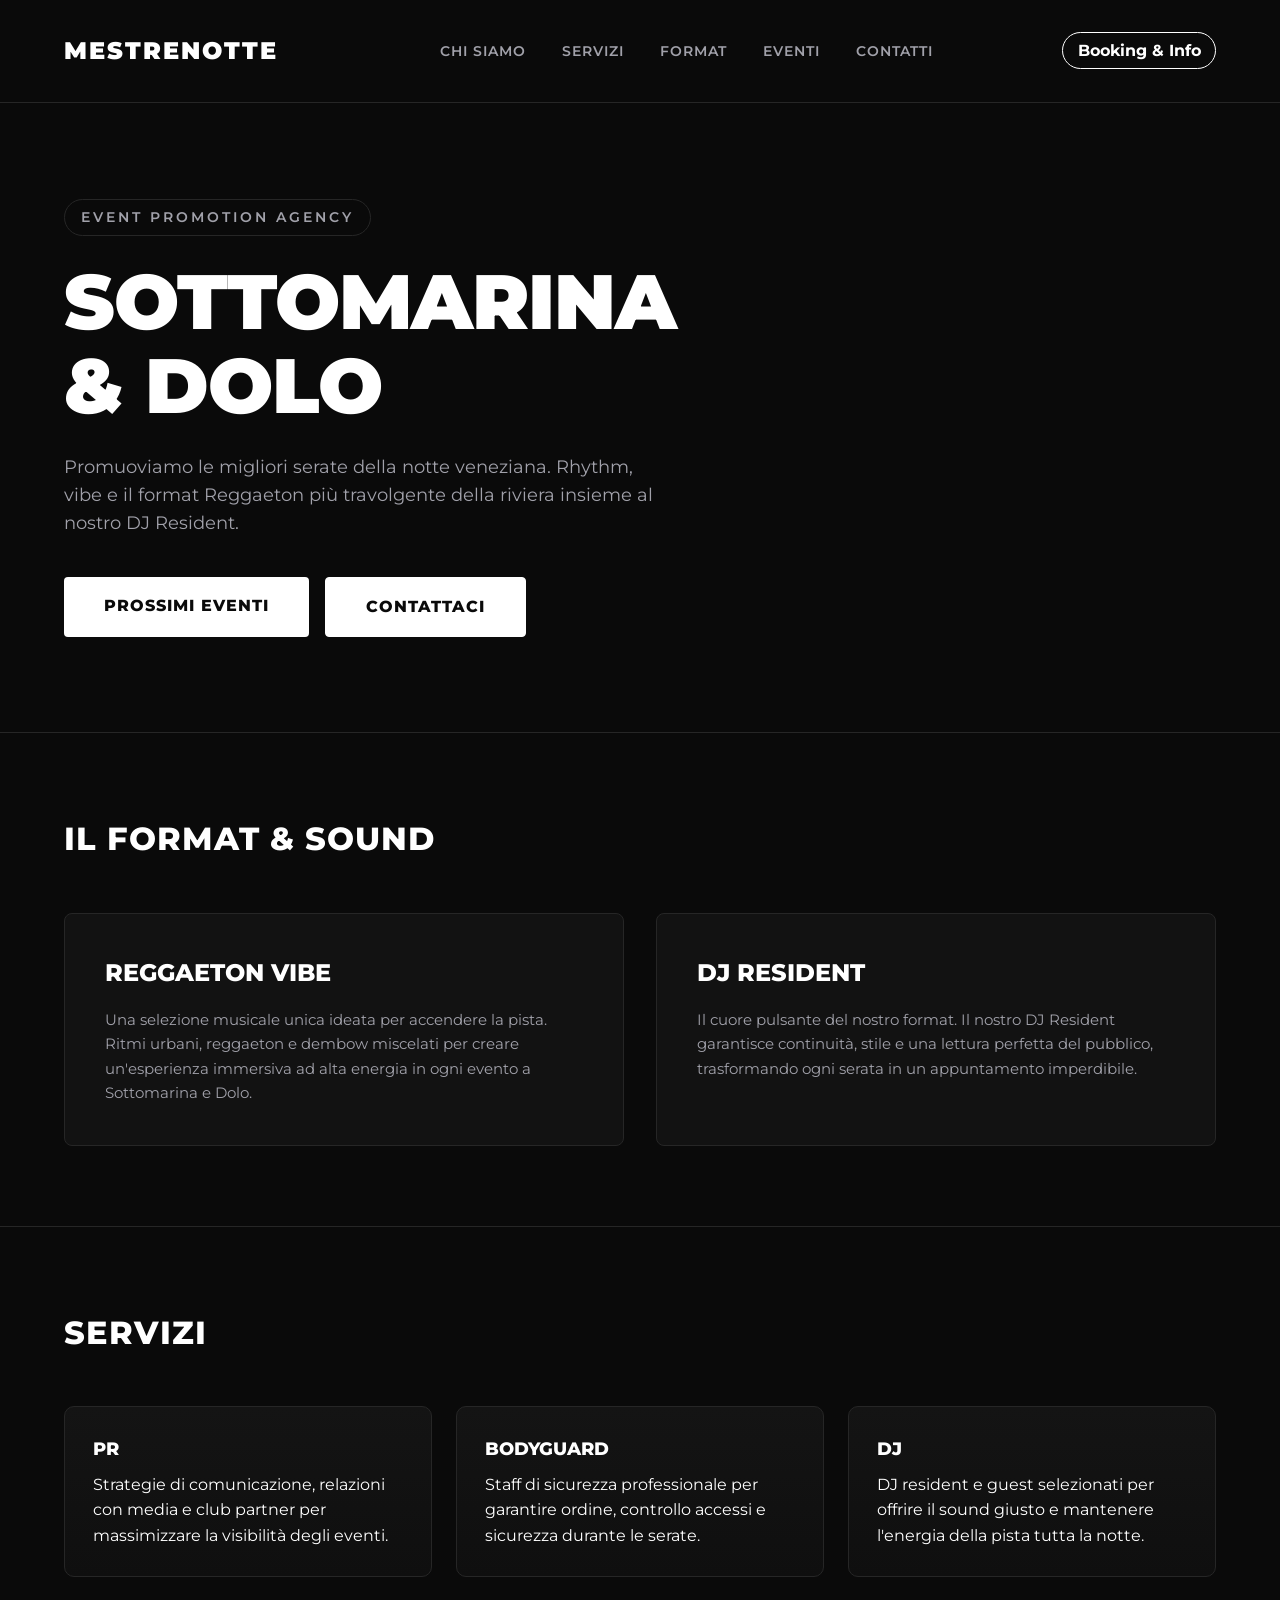
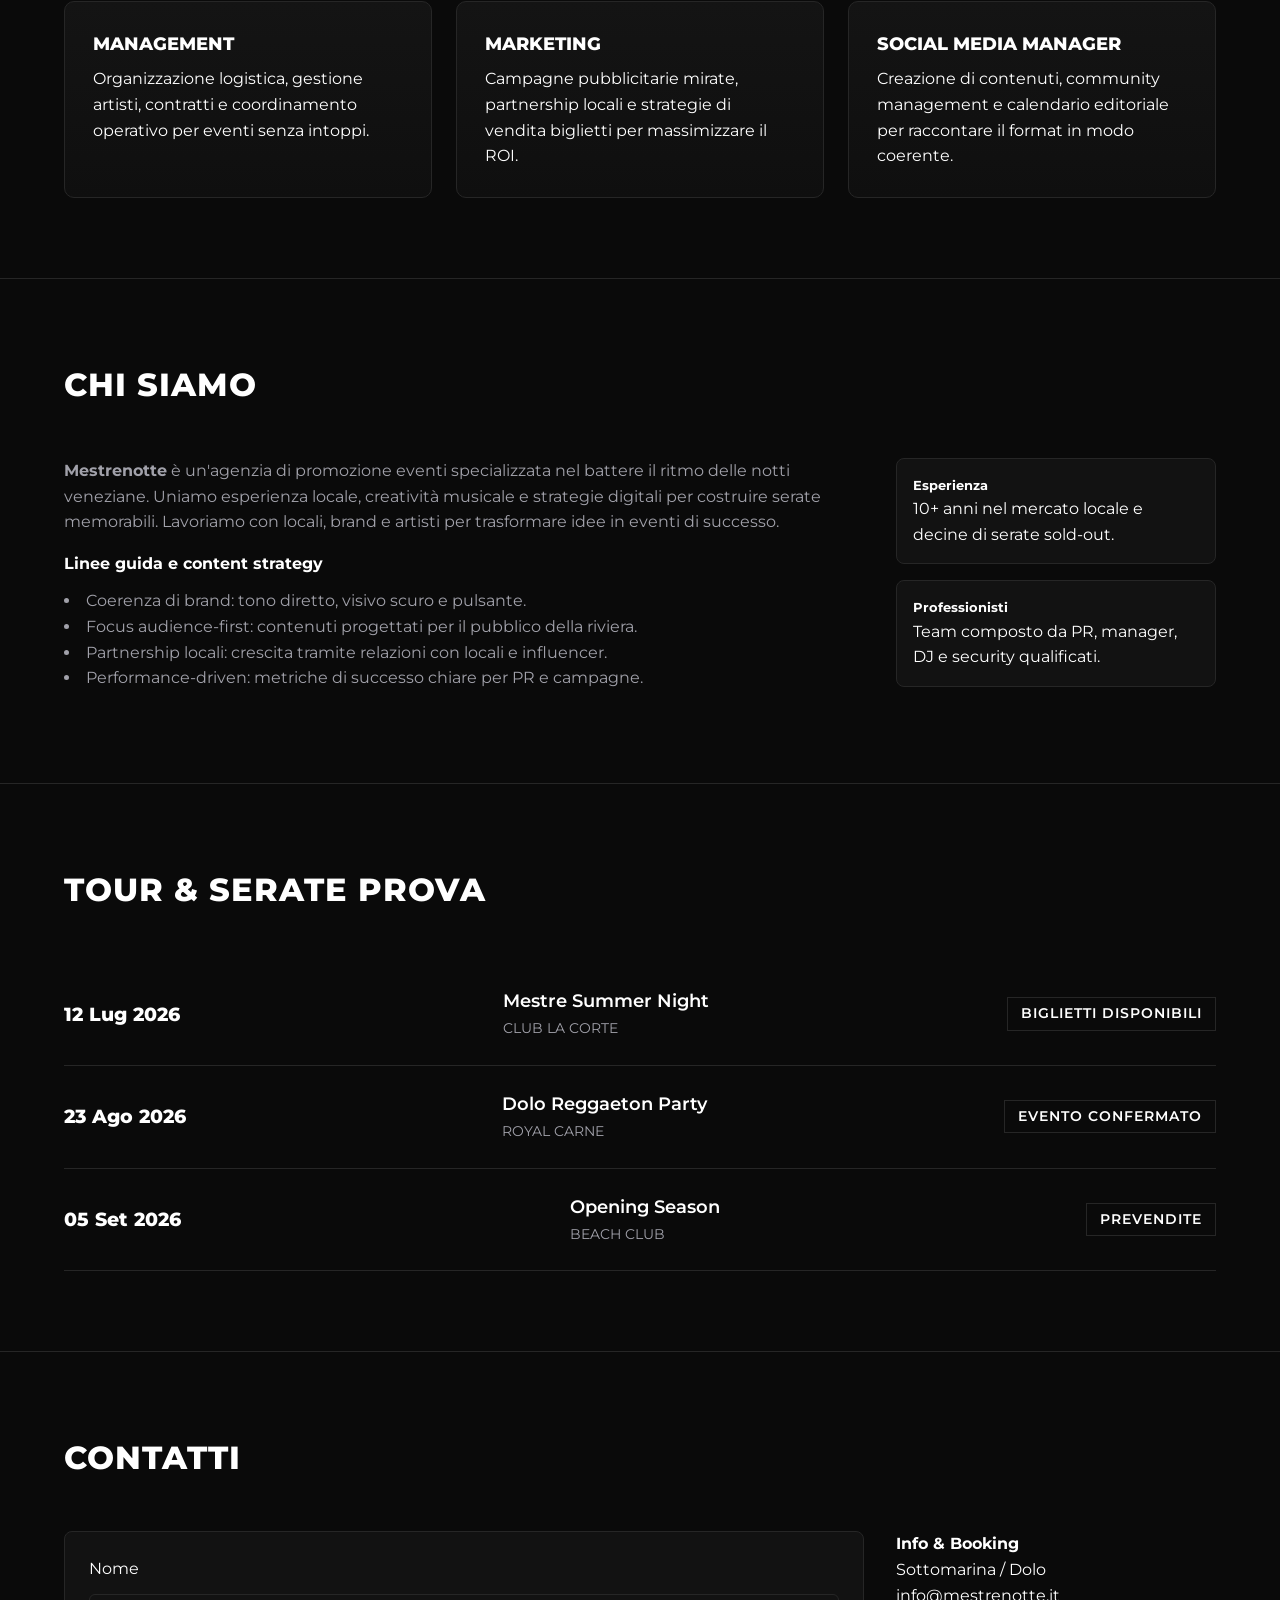
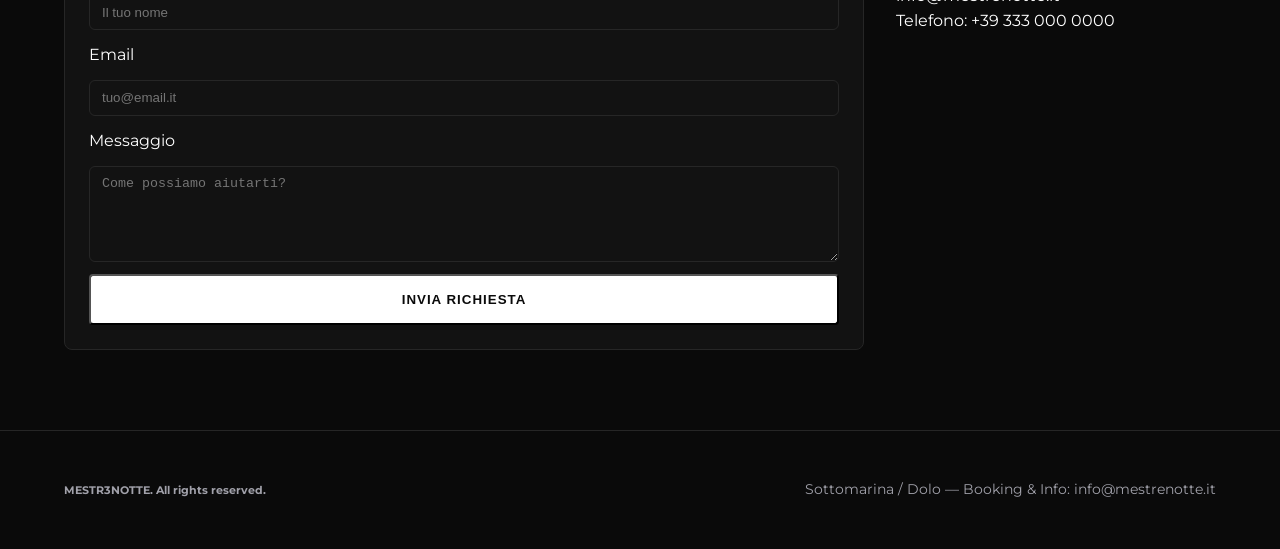
==== index.html @ 122c44ff "first commit" ====
<!DOCTYPE html>
<html lang="it">
<head>
    <meta charset="UTF-8">
    <meta name="viewport" content="width=device-width, initial-scale=1.0">
    <title>MESTR3NOTTE</title>
    <meta name="description" content="Mestrenotte — Agenzia di promozione eventi: PR, DJ, Management, Marketing, Bodyguard, Social Media.">
    
    <!-- Google Fonts -->
    <link rel="preconnect" href="https://fonts.googleapis.com">
    <link rel="preconnect" href="https://fonts.gstatic.com" crossorigin>
    <link href="https://fonts.googleapis.com/css2?family=Montserrat:wght@400;600;800;900&display=swap" rel="stylesheet">
    
    <!-- CSS Esterno -->
    <link rel="stylesheet" href="style.css">
</head>
<body>

    <!-- NAVBAR -->
    <header>
        <div class="logo">Mestrenotte</div>
        <nav>
            <a href="#about">Chi Siamo</a>
            <a href="#services">Servizi</a>
            <a href="#format">Format</a>
            <a href="#events">Eventi</a>
            <a href="#contact">Contatti</a>
        </nav>
        <div class="header-cta">
            <a class="cta-link" href="mailto:info@mestrenotte.it">Booking & Info</a>
        </div>
    </header>

    <!-- HERO SECTION -->
    <section class="hero">
        <span class="badge">Event Promotion Agency</span>
        <h1>Sottomarina<br>& Dolo</h1>
        <p>Promuoviamo le migliori serate della notte veneziana. Rhythm, vibe e il format Reggaeton più travolgente della riviera insieme al nostro DJ Resident.</p>
        <div class="hero-actions">
            <a href="#events" class="btn">Prossimi Eventi</a>
            <a href="#contact" class="btn btn-outline">Contattaci</a>
        </div>
    </section>

    <!-- FORMAT & DJ SECTION -->
    <section id="format">
        <h2 class="section-title">Il Format & Sound</h2>
        <div class="grid-2">
            <div class="card">
                <h3>Reggaeton Vibe</h3>
                <p>Una selezione musicale unica ideata per accendere la pista. Ritmi urbani, reggaeton e dembow miscelati per creare un'esperienza immersiva ad alta energia in ogni evento a Sottomarina e Dolo.</p>
            </div>
            <div class="card">
                <h3>DJ Resident</h3>
                <p>Il cuore pulsante del nostro format. Il nostro DJ Resident garantisce continuità, stile e una lettura perfetta del pubblico, trasformando ogni serata in un appuntamento imperdibile.</p>
            </div>
        </div>
    </section>

    <!-- SERVICES -->
    <section id="services">
        <h2 class="section-title">Servizi</h2>
        <div class="grid-3 services">
            <div class="service-card">
                <h3>PR</h3>
                <p>Strategie di comunicazione, relazioni con media e club partner per massimizzare la visibilità degli eventi.</p>
            </div>
            <div class="service-card">
                <h3>Bodyguard</h3>
                <p>Staff di sicurezza professionale per garantire ordine, controllo accessi e sicurezza durante le serate.</p>
            </div>
            <div class="service-card">
                <h3>DJ</h3>
                <p>DJ resident e guest selezionati per offrire il sound giusto e mantenere l'energia della pista tutta la notte.</p>
            </div>
            <div class="service-card">
                <h3>Management</h3>
                <p>Organizzazione logistica, gestione artisti, contratti e coordinamento operativo per eventi senza intoppi.</p>
            </div>
            <div class="service-card">
                <h3>Marketing</h3>
                <p>Campagne pubblicitarie mirate, partnership locali e strategie di vendita biglietti per massimizzare il ROI.</p>
            </div>
            <div class="service-card">
                <h3>Social Media Manager</h3>
                <p>Creazione di contenuti, community management e calendario editoriale per raccontare il format in modo coerente.</p>
            </div>
        </div>
    </section>

    <!-- ABOUT / CHI SIAMO -->
    <section id="about">
        <h2 class="section-title">Chi Siamo</h2>
        <div class="about-grid">
            <div class="about-text">
                <p><strong>Mestrenotte</strong> è un'agenzia di promozione eventi specializzata nel battere il ritmo delle notti veneziane. Uniamo esperienza locale, creatività musicale e strategie digitali per costruire serate memorabili. Lavoriamo con locali, brand e artisti per trasformare idee in eventi di successo.</p>
                <h4>Linee guida e content strategy</h4>
                <ul>
                    <li>Coerenza di brand: tono diretto, visivo scuro e pulsante.</li>
                    <li>Focus audience-first: contenuti progettati per il pubblico della riviera.</li>
                    <li>Partnership locali: crescita tramite relazioni con locali e influencer.</li>
                    <li>Performance-driven: metriche di successo chiare per PR e campagne.</li>
                </ul>
            </div>
            <div class="about-highlights">
                <div class="highlight">
                    <h5>Esperienza</h5>
                    <p>10+ anni nel mercato locale e decine di serate sold-out.</p>
                </div>
                <div class="highlight">
                    <h5>Professionisti</h5>
                    <p>Team composto da PR, manager, DJ e security qualificati.</p>
                </div>
            </div>
        </div>
    </section>

    <!-- EVENTS LIST -->
    <section id="events">
        <h2 class="section-title">Tour & Serate PROVA</h2>
        <div class="events-list">
        </div>
    </section>

    <!-- CONTACT -->
    <section id="contact">
        <h2 class="section-title">Contatti</h2>
        <div class="contact-grid">
            <form id="contact-form" class="contact-form">
                <label>Nome</label>
                <input type="text" name="name" placeholder="Il tuo nome" required>
                <label>Email</label>
                <input type="email" name="email" placeholder="tuo@email.it" required>
                <label>Messaggio</label>
                <textarea name="message" rows="5" placeholder="Come possiamo aiutarti?" required></textarea>
                <button type="submit" class="btn">Invia richiesta</button>
            </form>
            <div class="contact-info">
                <h4>Info & Booking</h4>
                <p>Sottomarina / Dolo</p>
                <p><a href="mailto:info@mestrenotte.it">info@mestrenotte.it</a></p>
                <p>Telefono: +39 333 000 0000</p>
            </div>
        </div>
    </section>

    <!-- FOOTER -->
    <footer>
        <div class ="footer">
            <h5>MESTR3NOTTE. All rights reserved.</h5>
        </div>
        <div>
            Sottomarina / Dolo — Booking & Info: info@mestrenotte.it
        </div>
    </footer>

    <!-- JavaScript Esterno -->
    <script src="script.js"></script>
</body>
</html>
---- style.css ----
/* CSS RESET & VARIABLES */
* {
    margin: 0;
    padding: 0;
    box-sizing: border-box;
}

:root {
    --bg-color: #0a0a0a;
    --surface-color: #121212;
    --border-color: #262626;
    --text-primary: #ffffff;
    --text-secondary: #a1a1aa;
    --font-main: 'Montserrat', sans-serif;
}

body {
    background-color: var(--bg-color);
    color: var(--text-primary);
    font-family: var(--font-main);
    line-height: 1.6;
    -webkit-font-smoothing: antialiased;
}

/* Helpers */
.grid-3 {
    display: grid;
    grid-template-columns: repeat(3, 1fr);
    gap: 1.5rem;
}

.services {
    align-items: stretch;
}

.service-card {
    background: linear-gradient(180deg, #141414 0%, #0f0f0f 100%);
    border: 1px solid var(--border-color);
    padding: 1.75rem;
    border-radius: 10px;
    min-height: 140px;
}

.service-card h3 {
    margin-bottom: 0.5rem;
    font-size: 1.1rem;
    font-weight: 800;
    text-transform: uppercase;
}

.about-grid {
    display: grid;
    grid-template-columns: 1fr 320px;
    gap: 2rem;
    align-items: start;
}

.about-text p {
    color: var(--text-secondary);
    margin-bottom: 1rem;
}

.about-text ul {
    margin-top: 0.75rem;
    color: var(--text-secondary);
    list-style: disc inside;
}

.about-highlights .highlight {
    background-color: var(--surface-color);
    border: 1px solid var(--border-color);
    padding: 1rem;
    border-radius: 8px;
    margin-bottom: 1rem;
}

.header-cta .cta-link {
    background: transparent;
    color: var(--text-primary);
    border: 1px solid var(--text-primary);
    padding: 0.5rem 0.9rem;
    border-radius: 20px;
    text-decoration: none;
    font-weight: 700;
}

.hero-actions { display:flex; gap:1rem; }
.btn-outline { background: transparent; border:1px solid var(--text-primary); color:var(--text-primary); }

/* Contact */
.contact-grid {
    display: grid;
    grid-template-columns: 1fr 320px;
    gap: 2rem;
    align-items: start;
}

.contact-form {
    background-color: var(--surface-color);
    padding: 1.5rem;
    border-radius: 8px;
    border: 1px solid var(--border-color);
    display: flex;
    flex-direction: column;
    gap: 0.75rem;
}

.contact-form input,
.contact-form textarea {
    background: transparent;
    border: 1px solid var(--border-color);
    color: var(--text-primary);
    padding: 0.6rem 0.75rem;
    border-radius: 6px;
}

.contact-info a { color: var(--text-primary); text-decoration: none; }

/* HEADER & NAV */
header {
    display: flex;
    justify-content: space-between;
    align-items: center;
    padding: 2rem 5%;
    border-bottom: 1px solid var(--border-color);
}

.logo {
    font-size: 1.5rem;
    font-weight: 900;
    letter-spacing: 2px;
    text-transform: uppercase;
}

nav a {
    color: var(--text-secondary);
    text-decoration: none;
    margin-left: 2rem;
    font-size: 0.9rem;
    font-weight: 600;
    text-transform: uppercase;
    letter-spacing: 1px;
    transition: color 0.3s ease;
}

nav a:hover {
    color: var(--text-primary);
}

/* HERO SECTION */
.hero {
    min-height: 70vh;
    display: flex;
    flex-direction: column;
    justify-content: center;
    align-items: flex-start;
    padding: 0 5%;
    border-bottom: 1px solid var(--border-color);
}

.hero span.badge {
    font-size: 0.85rem;
    font-weight: 600;
    letter-spacing: 3px;
    text-transform: uppercase;
    color: var(--text-secondary);
    margin-bottom: 1.5rem;
    display: inline-block;
    border: 1px solid var(--border-color);
    padding: 0.4rem 1rem;
    border-radius: 50px;
}

.hero h1 {
    font-size: clamp(2.5rem, 6vw, 5.5rem);
    font-weight: 900;
    line-height: 1.1;
    text-transform: uppercase;
    letter-spacing: -1px;
    margin-bottom: 1.5rem;
}

.hero p {
    max-width: 600px;
    color: var(--text-secondary);
    font-size: 1.1rem;
    margin-bottom: 2.5rem;
}

.btn {
    display: inline-block;
    background-color: var(--text-primary);
    color: var(--bg-color);
    padding: 1rem 2.5rem;
    font-weight: 800;
    text-decoration: none;
    text-transform: uppercase;
    letter-spacing: 1px;
    border-radius: 4px;
    transition: opacity 0.3s ease;
}

.btn:hover {
    opacity: 0.85;
}

/* SECTIONS GENERAL */
section {
    padding: 5rem 5%;
    border-bottom: 1px solid var(--border-color);
}

.section-title {
    font-size: 2rem;
    font-weight: 800;
    text-transform: uppercase;
    margin-bottom: 3rem;
    letter-spacing: 1px;
}

/* FORMAT & DJ SECTION */
.grid-2 {
    display: grid;
    grid-template-columns: repeat(auto-fit, minmax(300px, 1fr));
    gap: 2rem;
}

.card {
    background-color: var(--surface-color);
    border: 1px solid var(--border-color);
    padding: 2.5rem;
    border-radius: 8px;
}

.card h3 {
    font-size: 1.5rem;
    font-weight: 800;
    margin-bottom: 1rem;
    text-transform: uppercase;
}

.card p {
    color: var(--text-secondary);
    font-size: 0.95rem;
}

/* EVENTS SECTION */
.event-item {
    display: flex;
    justify-content: space-between;
    align-items: center;
    padding: 1.5rem 0;
    border-bottom: 1px solid var(--border-color);
    flex-wrap: wrap;
    gap: 1rem;
}

.event-date {
    font-weight: 800;
    font-size: 1.2rem;
    min-width: 140px;
}

.event-details h4 {
    font-size: 1.1rem;
    font-weight: 600;
}

.event-details span {
    color: var(--text-secondary);
    font-size: 0.85rem;
    text-transform: uppercase;
}

.event-status {
    font-size: 0.85rem;
    font-weight: 600;
    text-transform: uppercase;
    letter-spacing: 1px;
    border: 1px solid var(--border-color);
    padding: 0.3rem 0.8rem;
}

/* FOOTER */
footer {
    padding: 3rem 5%;
    display: flex;
    justify-content: space-between;
    align-items: center;
    color: var(--text-secondary);
    font-size: 0.85rem;
    flex-wrap: wrap;
    gap: 1rem;
}

@media (max-width: 768px) {
    header nav {
        display: none;
    }
    .event-item {
        flex-direction: column;
        align-items: flex-start;
    }
    .grid-3 { grid-template-columns: 1fr; }
    .about-grid { grid-template-columns: 1fr; }
}
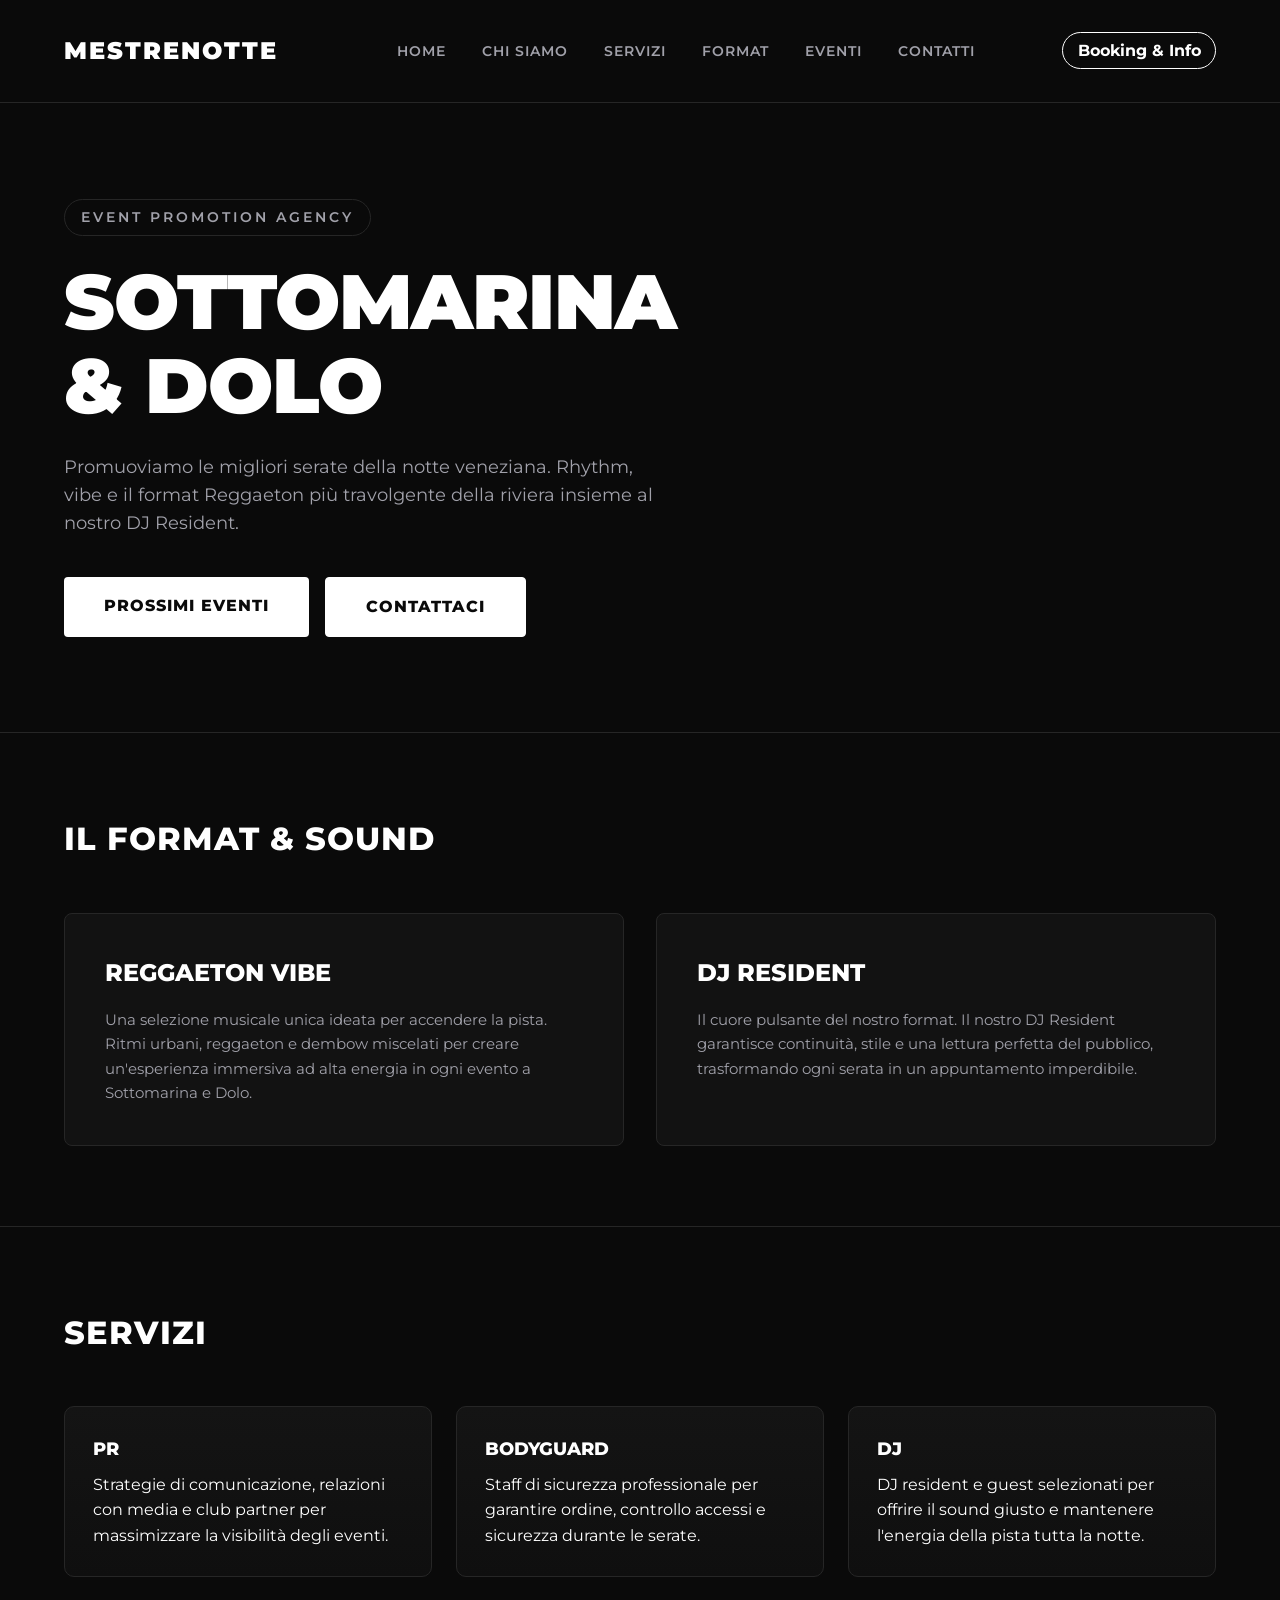
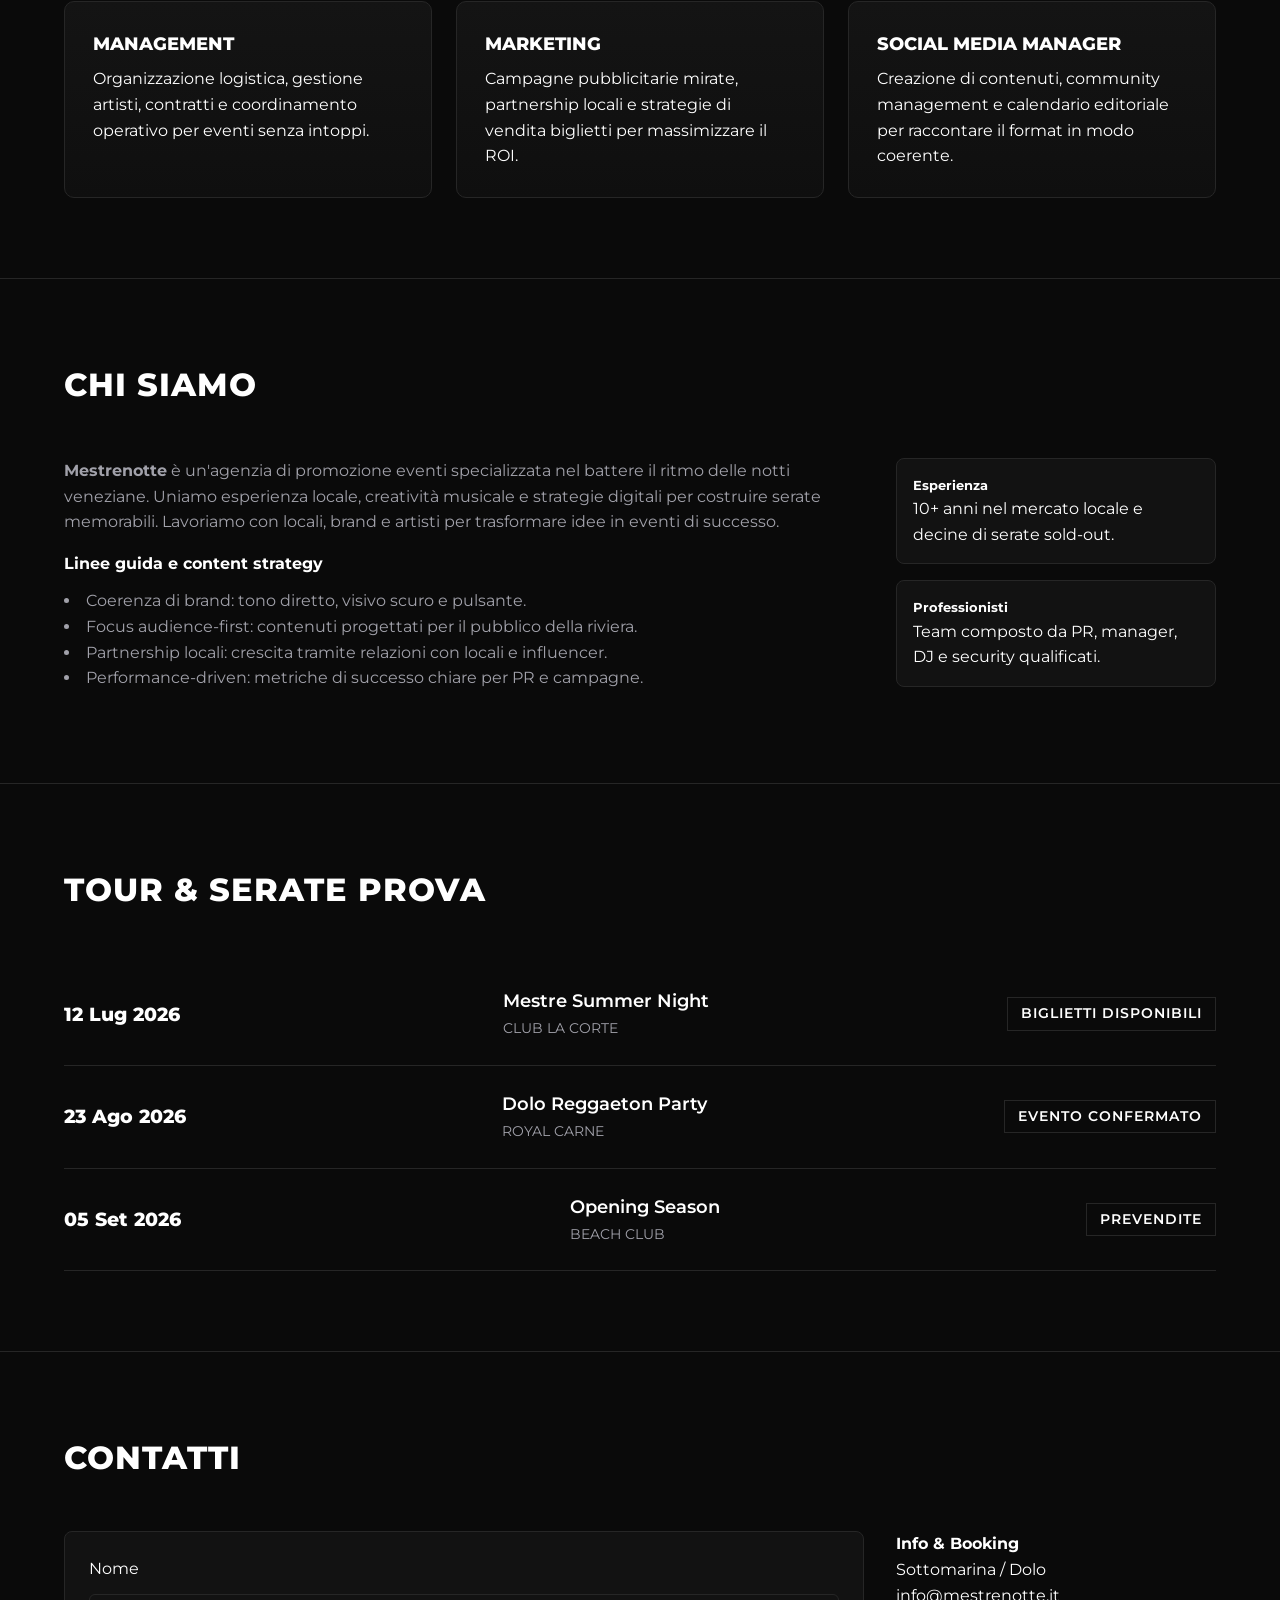
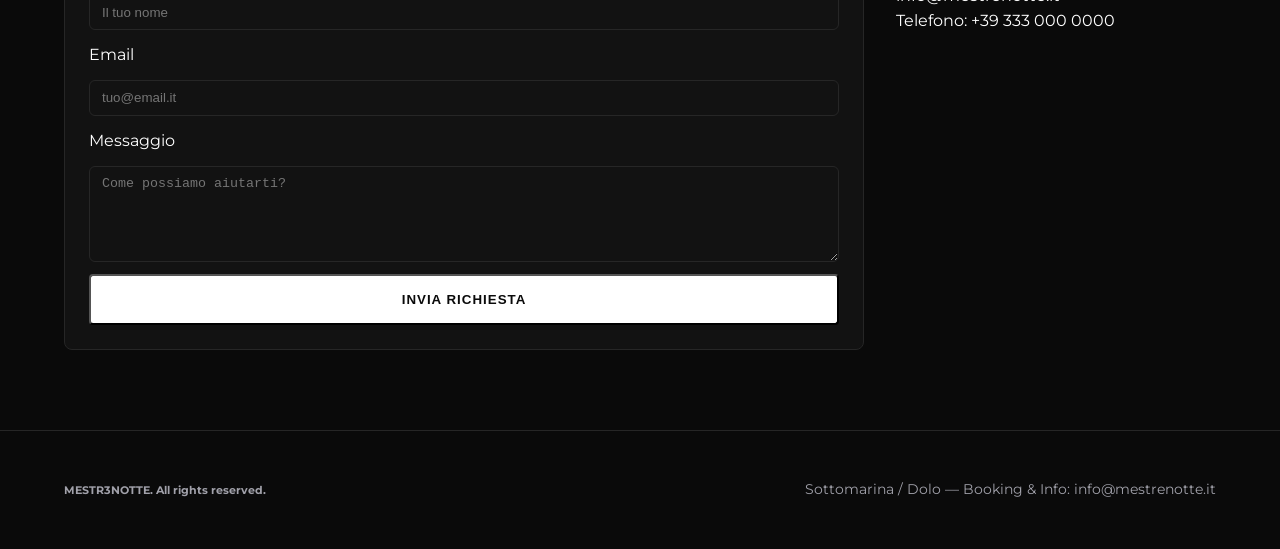
==== commit 4f04cdda: "modifiche varie" ====
--- a/index.html
+++ b/index.html
@@ -20,11 +20,12 @@
     <header>
         <div class="logo">Mestrenotte</div>
         <nav>
-            <a href="#about">Chi Siamo</a>
-            <a href="#services">Servizi</a>
-            <a href="#format">Format</a>
-            <a href="#events">Eventi</a>
-            <a href="#contact">Contatti</a>
+            <a href="index.html">Home</a>
+            <a href="about.html">Chi Siamo</a>
+            <a href="services.html">Servizi</a>
+            <a href="format.html">Format</a>
+            <a href="events.html">Eventi</a>
+            <a href="contact.html">Contatti</a>
         </nav>
         <div class="header-cta">
             <a class="cta-link" href="mailto:info@mestrenotte.it">Booking & Info</a>
@@ -37,8 +38,8 @@
         <h1>Sottomarina<br>& Dolo</h1>
         <p>Promuoviamo le migliori serate della notte veneziana. Rhythm, vibe e il format Reggaeton più travolgente della riviera insieme al nostro DJ Resident.</p>
         <div class="hero-actions">
-            <a href="#events" class="btn">Prossimi Eventi</a>
-            <a href="#contact" class="btn btn-outline">Contattaci</a>
+            <a href="events.html" class="btn">Prossimi Eventi</a>
+            <a href="contact.html" class="btn btn-outline">Contattaci</a>
         </div>
     </section>
 
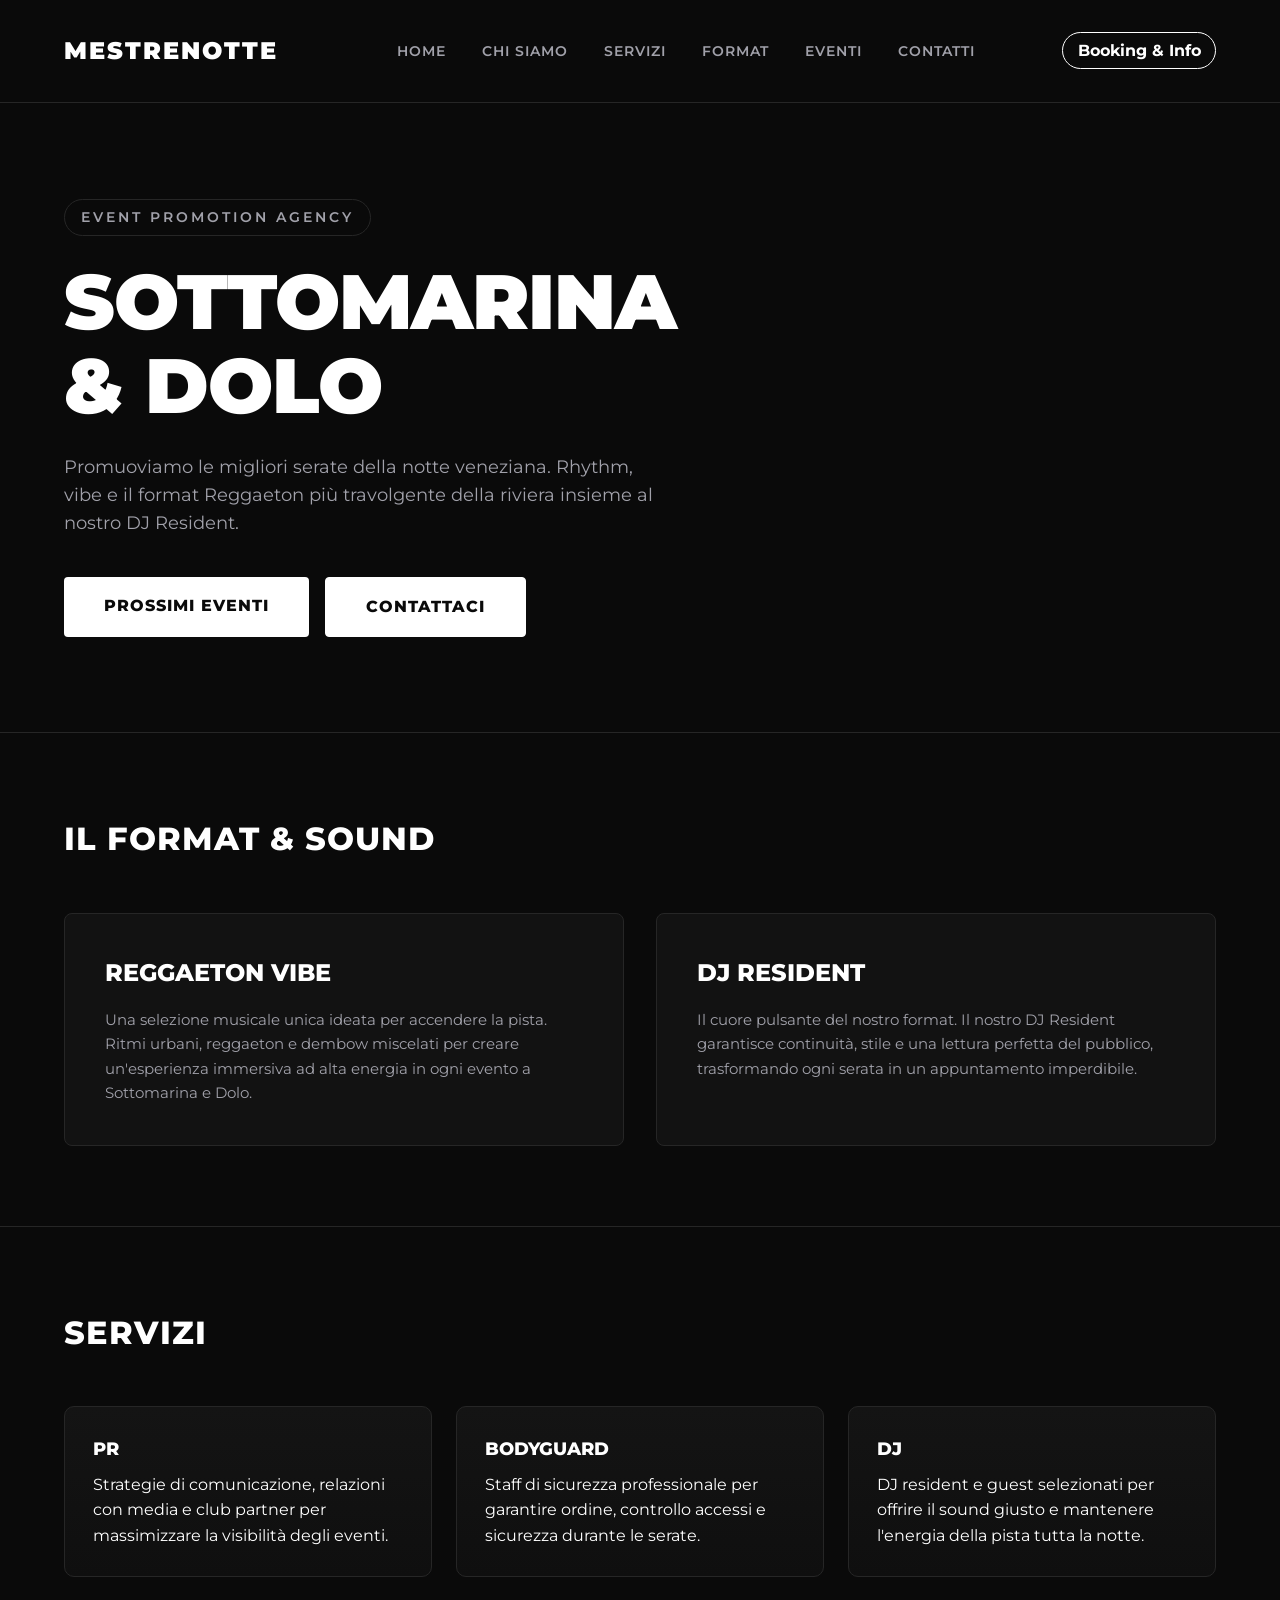
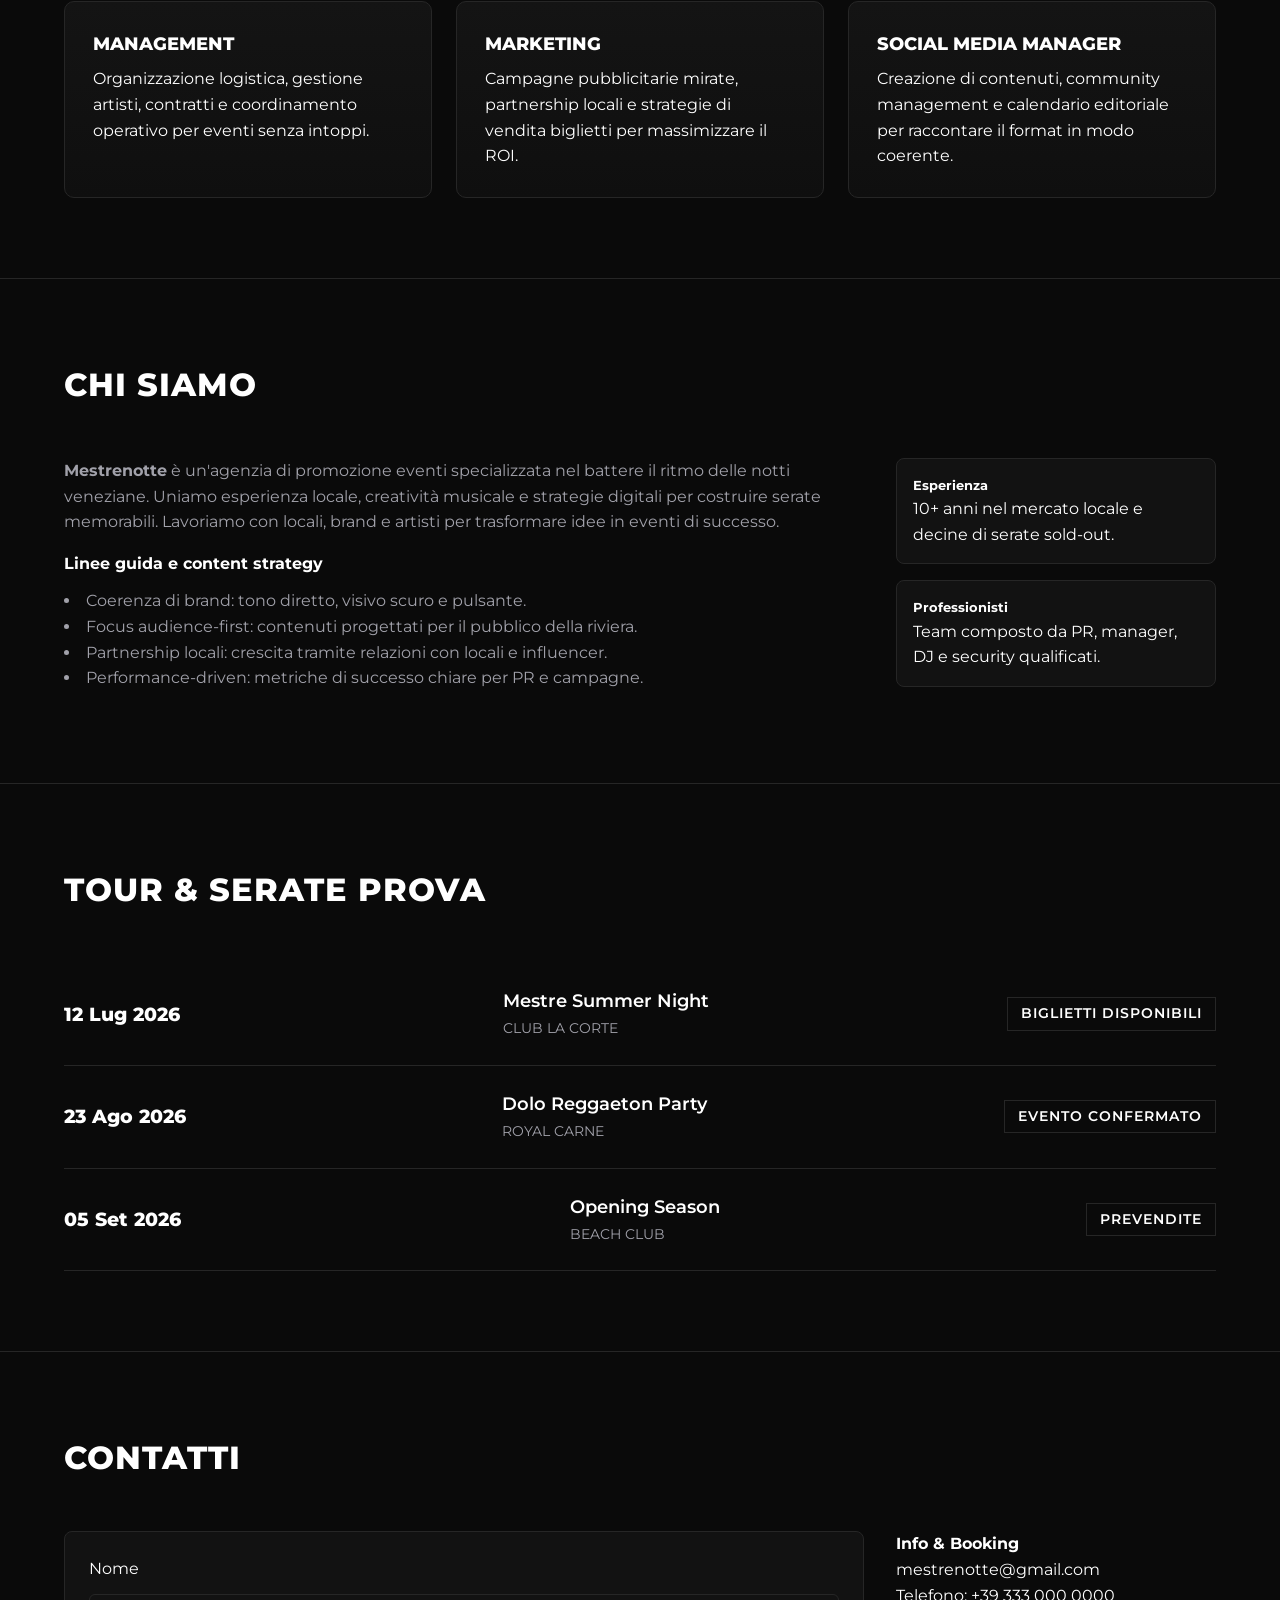
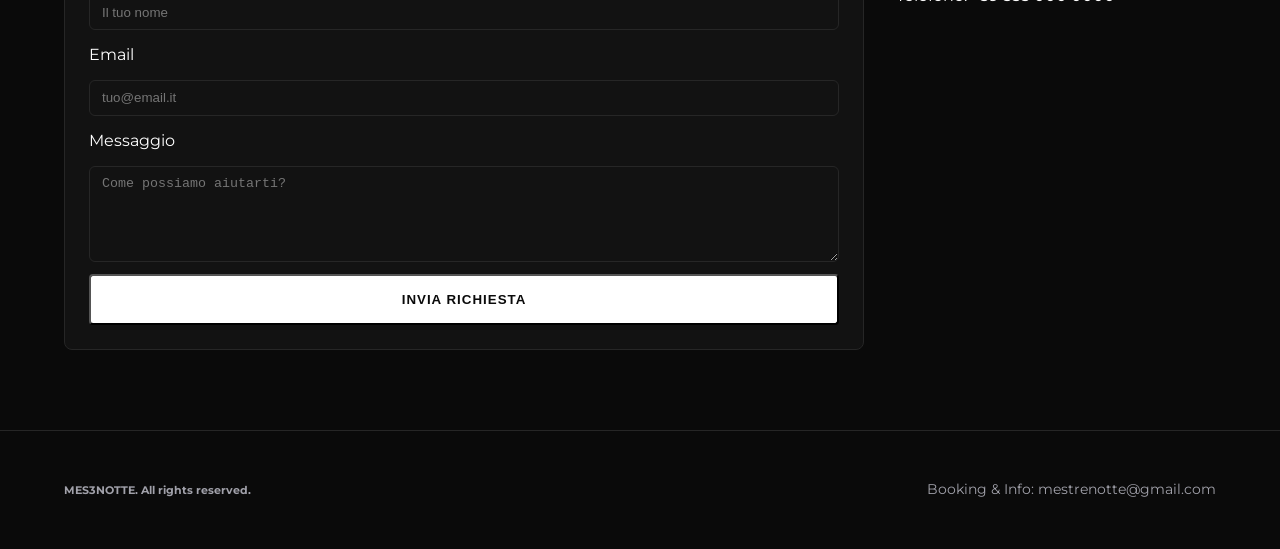
==== commit 61d13f2d: "aggiunta logo" ====
--- a/index.html
+++ b/index.html
@@ -138,8 +138,7 @@
             </form>
             <div class="contact-info">
                 <h4>Info & Booking</h4>
-                <p>Sottomarina / Dolo</p>
-                <p><a href="mailto:info@mestrenotte.it">info@mestrenotte.it</a></p>
+                <p><a href="mailto:mestrenotte@gmail.com">mestrenotte@gmail.com</a></p>
                 <p>Telefono: +39 333 000 0000</p>
             </div>
         </div>
@@ -148,10 +147,10 @@
     <!-- FOOTER -->
     <footer>
         <div class ="footer">
-            <h5>MESTR3NOTTE. All rights reserved.</h5>
+            <h5>MES3NOTTE. All rights reserved.</h5>
         </div>
         <div>
-            Sottomarina / Dolo — Booking & Info: info@mestrenotte.it
+            Booking & Info: mestrenotte@gmail.com
         </div>
     </footer>
 
--- a/style.css
+++ b/style.css
@@ -86,6 +86,26 @@
 
 .hero-actions { display:flex; gap:1rem; }
 .btn-outline { background: transparent; border:1px solid var(--text-primary); color:var(--text-primary); }
+
+/* Bombon logo */
+.bombon {
+    display: flex;
+    align-items: center;
+    gap: 1rem;
+    margin-top: 1.25rem;
+}
+
+.bombon-logo {
+    width: 120px;
+    height: auto;
+    border-radius: 8px;
+    box-shadow: 0 6px 18px rgba(0,0,0,0.6);
+    background: white;
+    padding: 6px;
+}
+
+.bombon-caption h3 { margin: 0 0 0.25rem 0; font-size: 1rem; }
+.bombon-caption p { margin: 0; color: var(--text-secondary); font-size: 0.95rem; }
 
 /* Contact */
 .contact-grid {
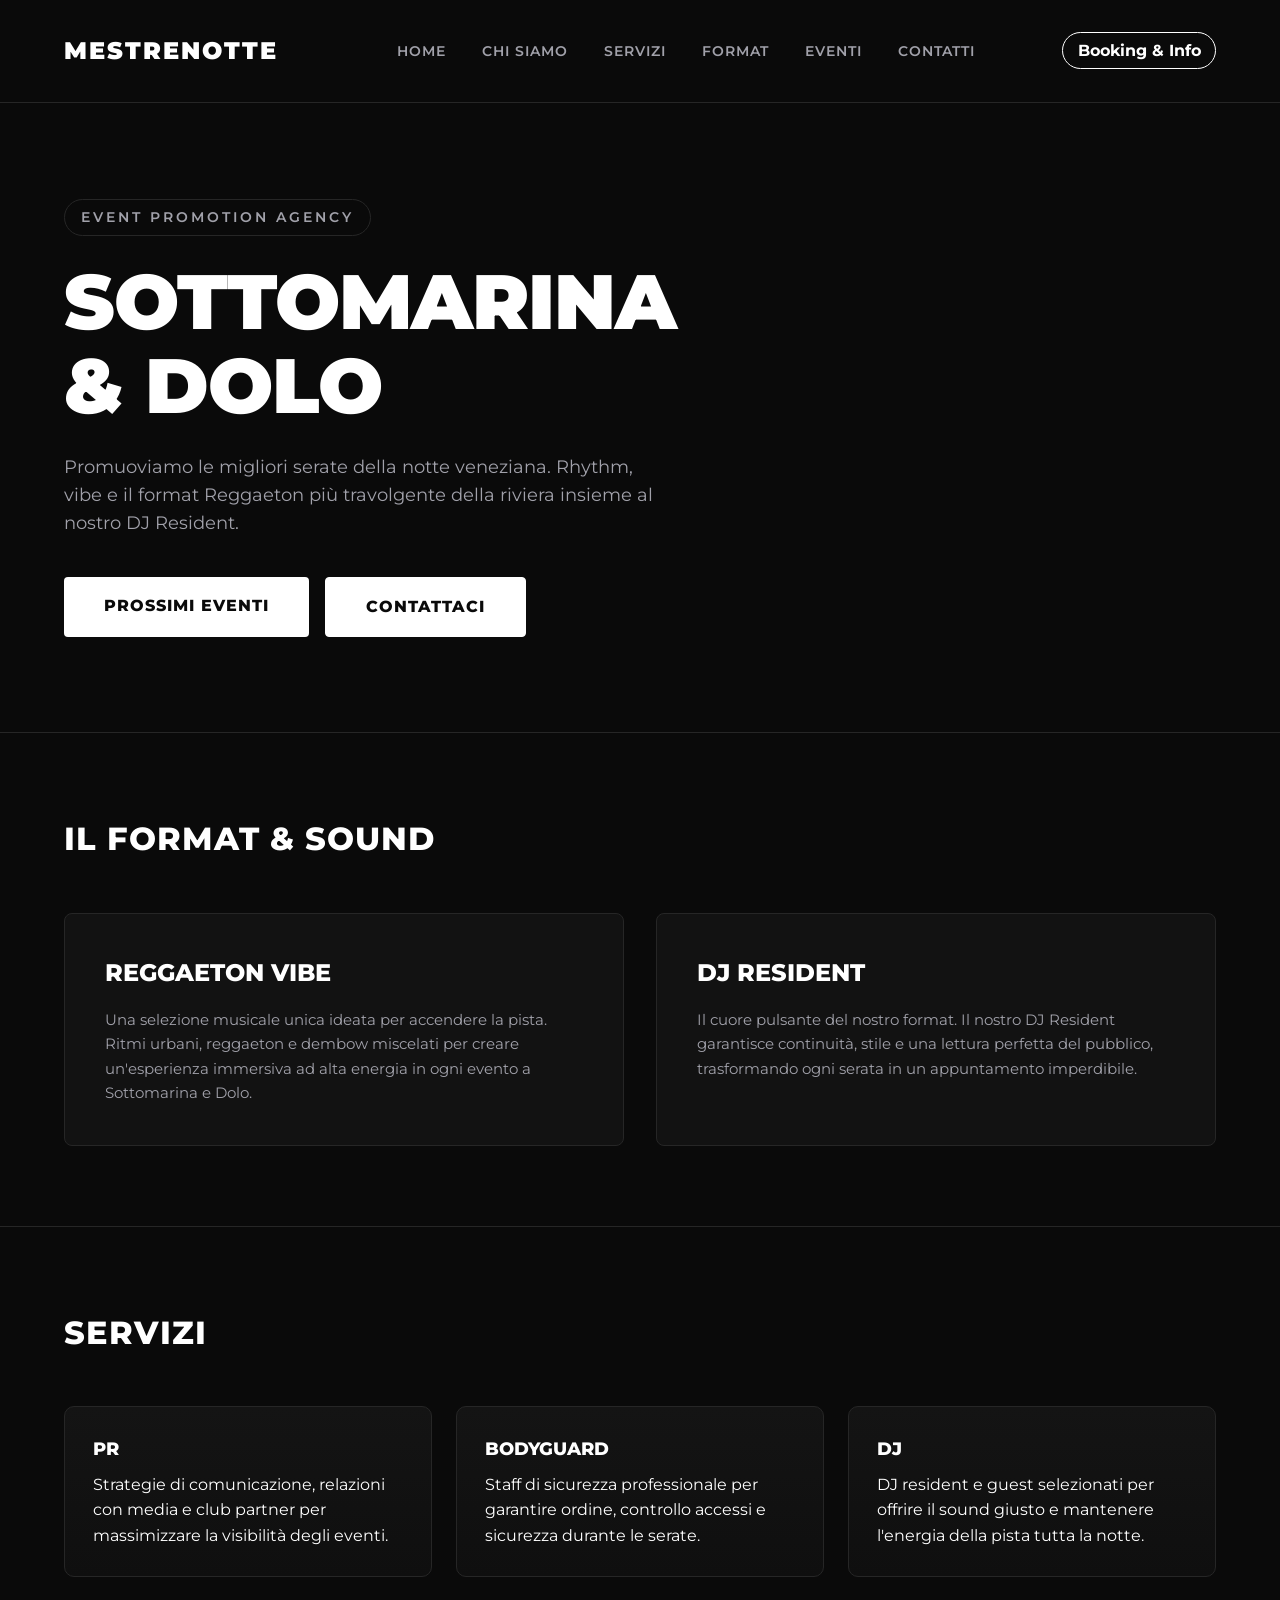
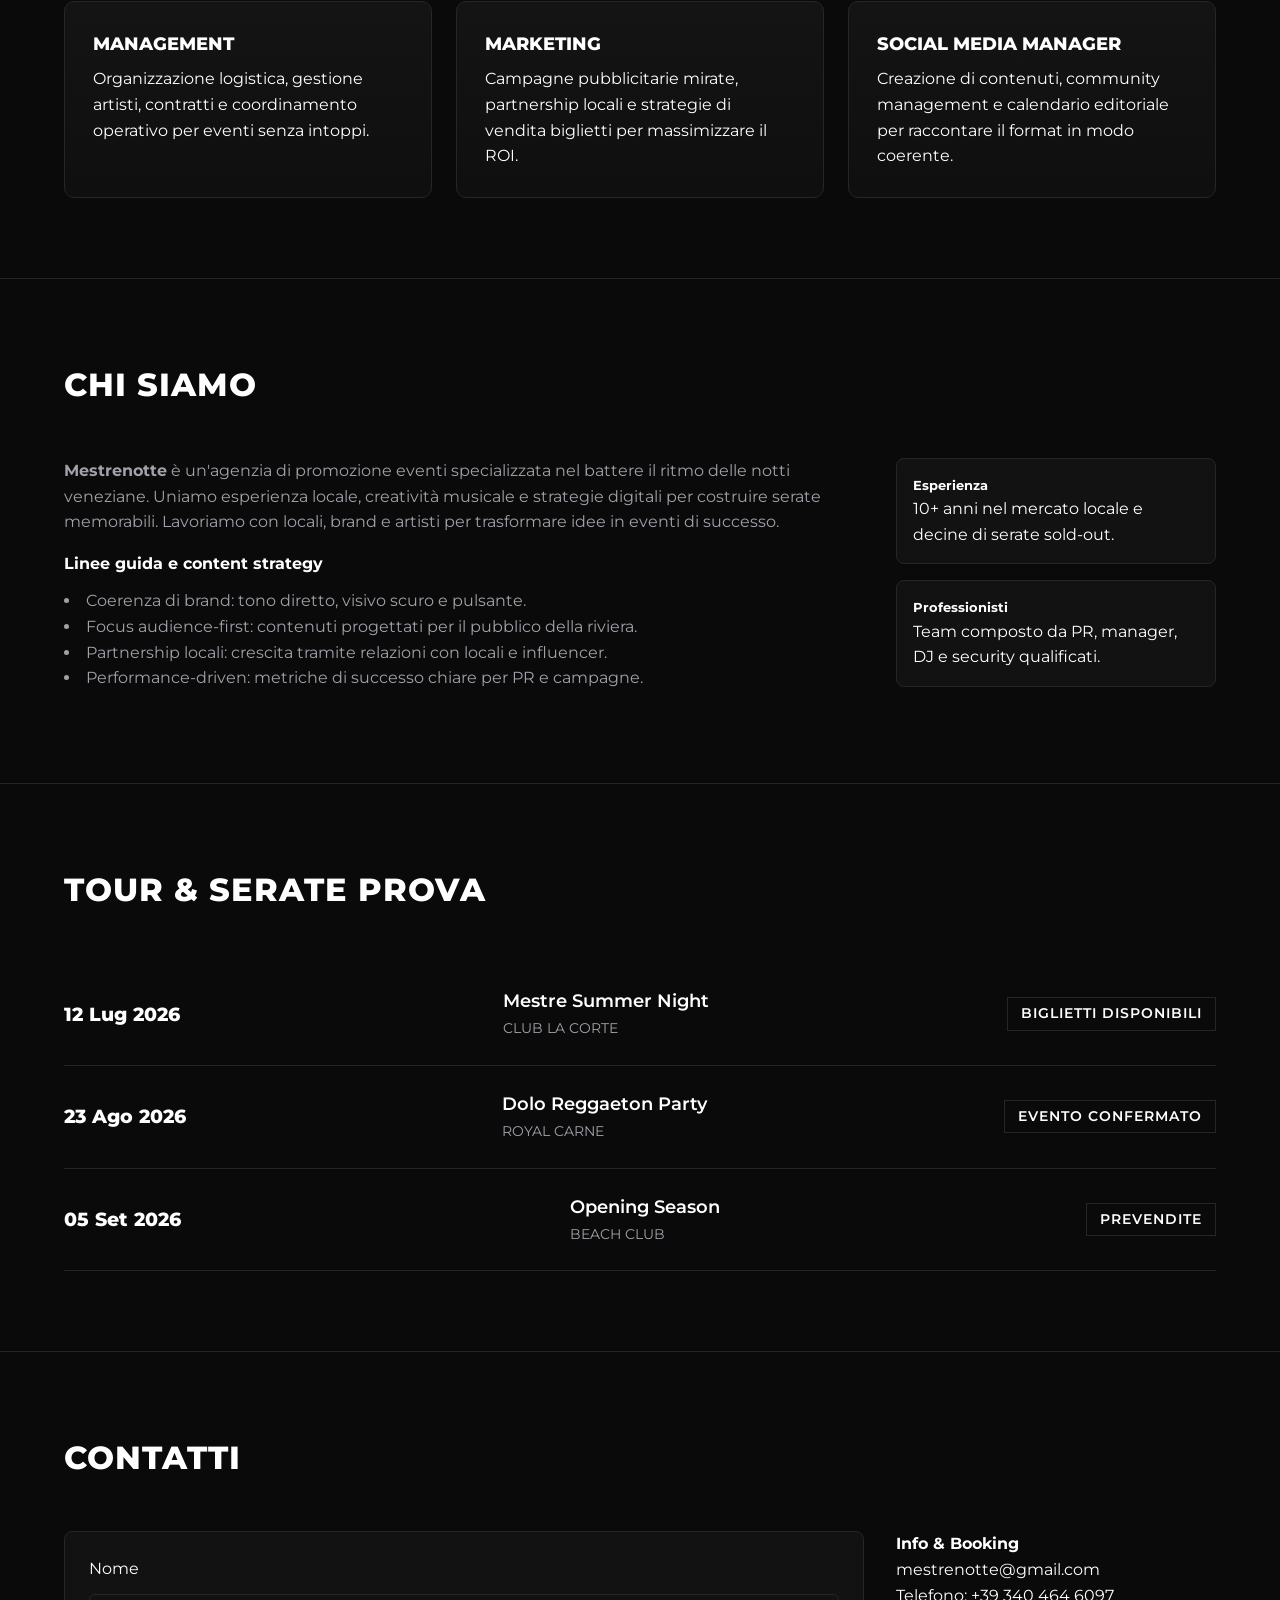
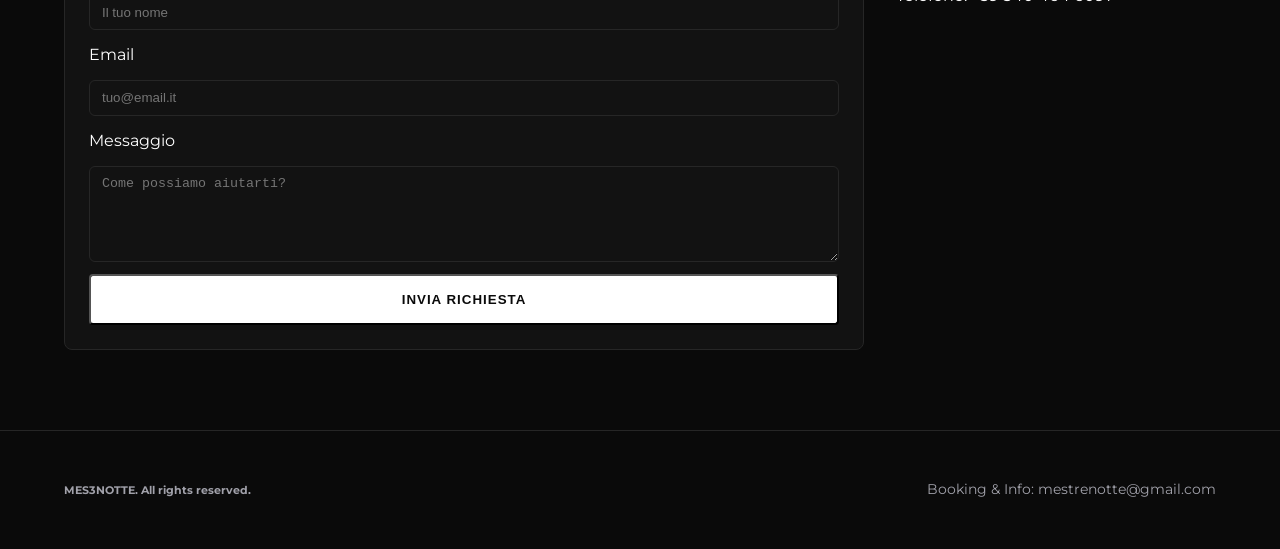
==== commit 15f2bd91: "modifica cellulare" ====
--- a/index.html
+++ b/index.html
@@ -139,7 +139,7 @@
             <div class="contact-info">
                 <h4>Info & Booking</h4>
                 <p><a href="mailto:mestrenotte@gmail.com">mestrenotte@gmail.com</a></p>
-                <p>Telefono: +39 333 000 0000</p>
+                <p>Telefono: +39 340 464 6097</p>
             </div>
         </div>
     </section>
